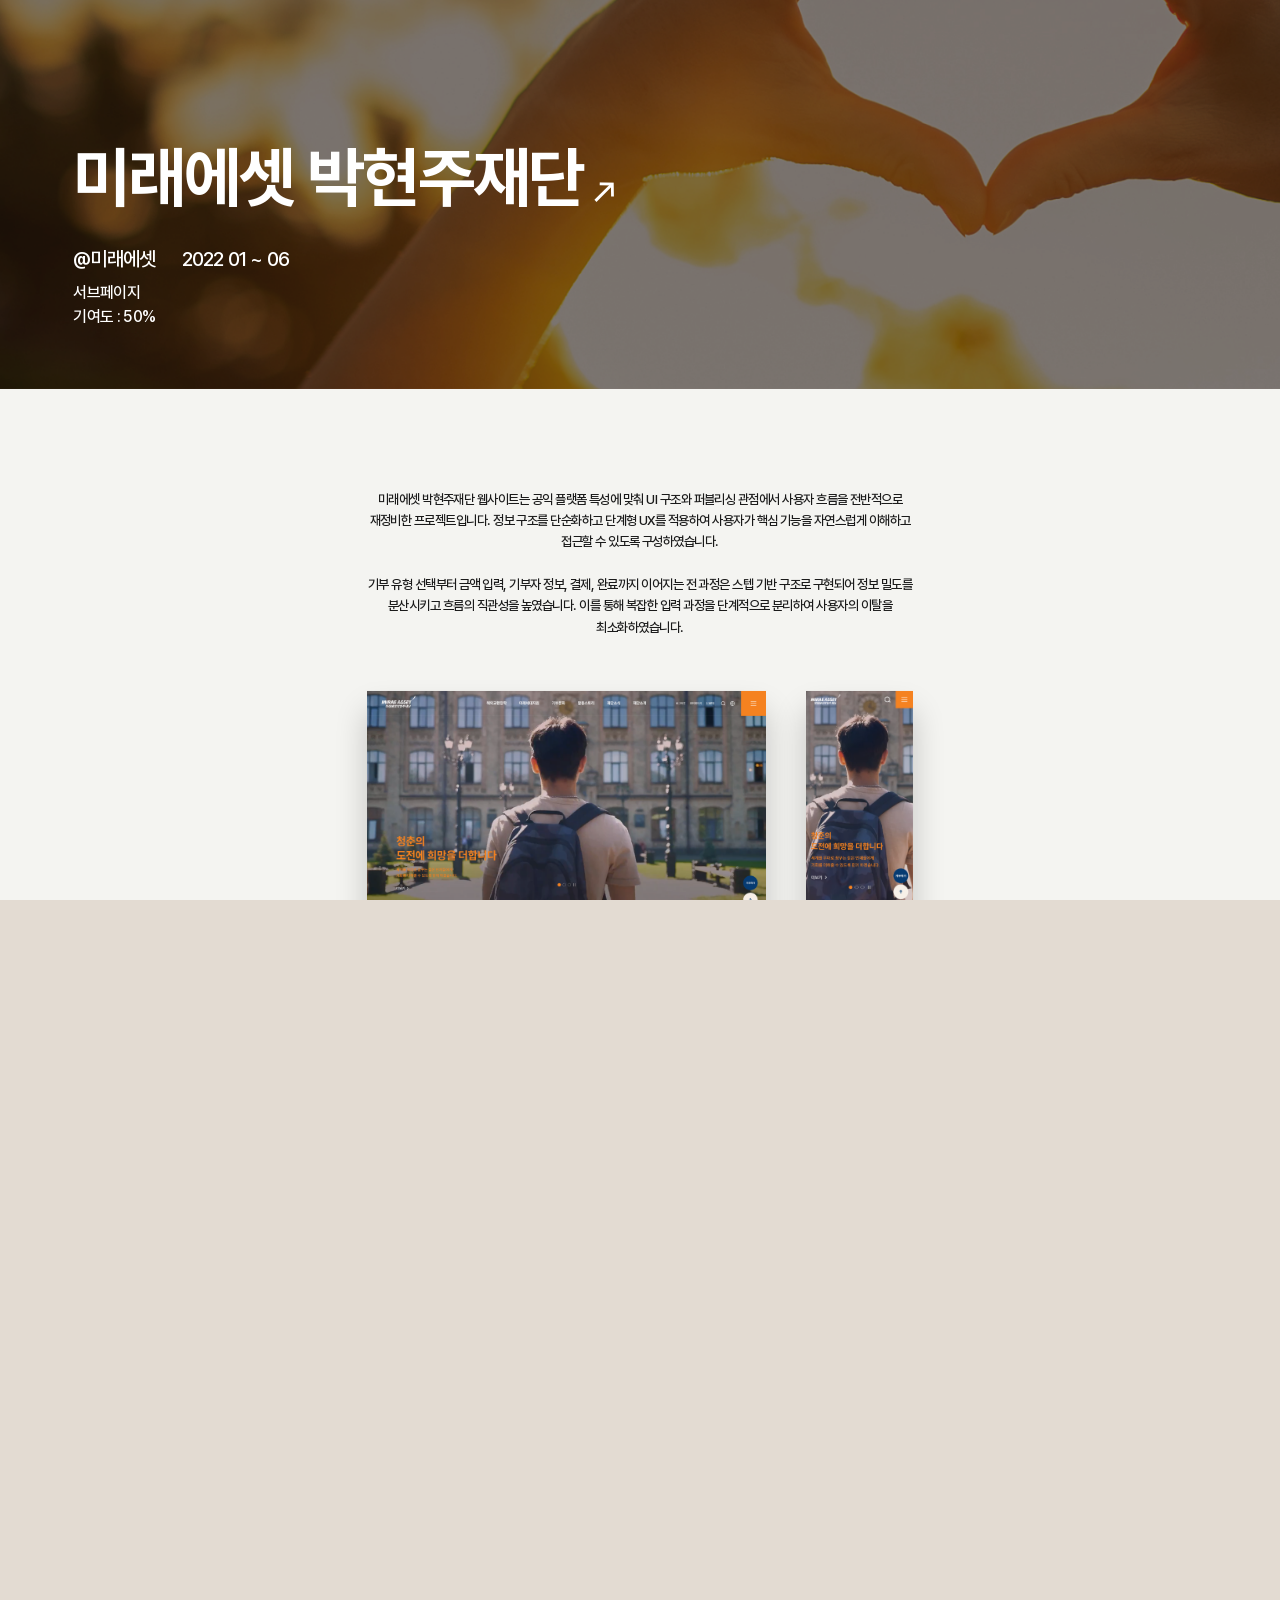
==== html/sub-foundation.miraeasset.html @ 6a283afa "작업 중" ====
<!doctype html>
<html lang="ko">
  <head>
    <meta charset="UTF-8" />
    <meta http-equiv="X-UA-Compatible" content="IE=edge" />
    <title>여지슬 portfolio 2026</title>
    <link rel="shortcut icon" href="../common/images/favicon.ico" />
    <link rel="stylesheet" type="text/css" href="../common/css/reset.css" media="all" />
    <link rel="stylesheet" type="text/css" href="../common/css/style.css" media="all" />
    <script src="../common/js/jquery-1.12.4.min.js"></script>
    <script src="../common/js/swiper.min.js"></script>
    <script src="../common/js/common.js"></script>
    <script src="../common/js/gsap3.13.min.js"></script>
    <script src="../common/js/ScrollTrigger3.13.min.js"></script>
    <script src="../common/js/ScrollSmoother.min.js"></script>
  </head>

  <body>
    <div id="smooth-wrapper">
      <div id="smooth-content" class="sub">
        <div class="hero miraeasset">
          <div class="bg"></div>
          <div class="txt-box">
            <div class="tit">
              <a href="https://foundation.miraeasset.com" target="_blank" title="새창열기">
                <span>미래에셋 박현주재단</span>
                <svg xmlns="http://www.w3.org/2000/svg" width="30" height="30" viewBox="0 0 14 14" fill="none">
                  <g clip-path="url(#clip0_2270_989)">
                    <path d="M12 2L1 13" stroke="#fff" stroke-width="2" />
                    <path d="M4 1L12.8544 1.14556L13 10" stroke="#fff" stroke-width="2" />
                  </g>
                  <defs>
                    <clipPath id="clip0_2270_989">
                      <rect width="14" height="14" fill="white" />
                    </clipPath>
                  </defs>
                </svg>
              </a>
            </div>
            <div class="info">
              <dl>
                <dt>@미래에셋</dt>
                <dd>2022 01 ~ 06</dd>
              </dl>
              <div>
                <p>서브페이지</p>
                <p>기여도 : 50%</p>
              </div>
            </div>
          </div>
        </div>
        <div class="content">
          <div class="desc scroll-motion">
            미래에셋 박현주재단 웹사이트는 공익 플랫폼 특성에 맞춰 UI 구조와 퍼블리싱 관점에서 사용자 흐름을 전반적으로 재정비한 프로젝트입니다. 정보 구조를 단순화하고 단계형 UX를 적용하여 사용자가
            핵심 기능을 자연스럽게 이해하고 접근할 수 있도록 구성하였습니다.<br /><br />
            기부 유형 선택부터 금액 입력, 기부자 정보, 결제, 완료까지 이어지는 전 과정은 스텝 기반 구조로 구현되어 정보 밀도를 분산시키고 흐름의 직관성을 높였습니다. 이를 통해 복잡한 입력 과정을
            단계적으로 분리하여 사용자의 이탈을 최소화하였습니다.
          </div>
          <ul>
            <li class="scroll-motion">
              <div>
                <img src="../common/images/project/main-pc-miraeasset.png" alt="" />
              </div>
              <div>
                <img src="../common/images/project/main-mo-miraeasset.png" alt="" />
              </div>
            </li>
            <li class="scroll-motion">
              <div>
                <img src="../common/images/project/sub-pc-miraeasset.png" alt="" />
              </div>
              <div>
                <img src="../common/images/project/sub-mo-miraeasset.png" alt="" />
              </div>
            </li>
          </ul>
        </div>
      </div>
    </div>
  </body>
</html>
---- common/css/style.css ----
.scroll-motion {opacity: 0; transform: translateY(100rem); transition-duration: .7s;}
.scroll-motion.active {opacity: 1 !important; transform: translateY(0) !important;}

.main {width: 100%; overflow-x: hidden !important;}
.header {display: flex; justify-content: space-between; width: calc(100% - 36rem); position: absolute; top: 18rem; left: 18rem; z-index: 20;}
.header .year {width: 70rem; height: 23rem; background: url("../images/intro-2026.svg") no-repeat; background-size: contain;}
.header .portfolio {width: 124rem; height: 33rem; background: url("../images/intro-portfolio.svg") no-repeat; background-size: contain;}


.main .intro {width: 100%; height: 100vh; display: flex; align-items: center; justify-content: center;}
.main .intro .txt {font-size: 240rem; line-height: 90%; font-family: "GoogleSansFlex_SemiBold", sans-serif; text-align: center; display: flex; flex-direction: column; align-items: center;}
.main .intro .txt div {overflow: hidden; width: max-content; position: relative;}
.main .intro .txt div p {transform: translateY(300rem); position: relative;}
.main .intro .txt div:last-of-type p {width: 998rem; height: 198rem;}
.main .intro .txt div:last-of-type p span:last-of-type {width: 910rem; height: 198rem; display: block; background: url("../images/intro-obj1.svg") no-repeat; background-size: contain; position: absolute; bottom: 0;}

.main .intro .ellipse-wrap { position: absolute; width: 1840rem; height: 735rem; display: flex; align-items: center; justify-content: center;}
.main .intro .ellipse {width: 100%; height: 100%;}
.main .intro .path {fill: none; stroke: #000; stroke-width: 1; stroke-dasharray: 6000; stroke-dashoffset: 6000;}



.main .about {display: flex; width: 100%; height: 100%; padding: 400rem 0; justify-content: center; align-items: center; gap: 80rem;}
.main .about .txt-pack {width: 820rem;}
.main .about .txt-pack .p1 {width: 87rem;}
.txt-pack .p1 img {width: 100%;}
.main .about .txt-pack .p2 {font-size: 36rem; line-height: 150%; font-family: "Pretendard-SemiBold"; margin-bottom: 35rem; transition-delay: .2s;}
.main .about .txt-pack .p3 {font-size: 24rem; line-height: 160%; font-family: "Pretendard-Medium"; transition-delay: .3s;}
.main .about .img {width: 500rem; aspect-ratio: 1 / 1; background: #000; border-radius: 24rem; transition-delay: .4s; box-shadow: rgba(50, 50, 93, 0.25) 0px 50px 100px -20px, rgba(0, 0, 0, 0.2) 0px 20px 50px -20px;}



.main .project {display: flex; gap: 176rem; width: 100%; height: 100vh; overflow: hidden;}
.main .project .list {width: 1018rem; display: grid; grid-template-columns: 1fr 1fr; gap: 80rem 118rem; margin-left: 80rem;}
.main .project .list li a {width: 450rem; display: flex; flex-direction: column; gap: 20rem;}
.main .project .list li:nth-of-type(even) {transform: translateY(215rem);}
.main .project .list li .img {width: 450rem; height: 450rem; border-radius: 16rem; overflow: hidden; background: #000; transition-duration: .5s;}
.main .project .list li a:hover .img {transform: translateY(-8rem); box-shadow: 0 30rem 80rem rgba(0, 0, 0, 0.12);}
.main .project .list li .txt {display: flex; flex-direction: column; gap: 6rem;}
.main .project .list li .txt .tit {display: flex; gap: 12rem;}
.main .project .list li .txt .tit p {font-size: 32rem; line-height: 150%; font-family: "Pretendard-Bold";}
.main .project .list li .txt .tit span {font-size: 16rem; line-height: 150%; font-family: "Pretendard-Bold"; opacity: .5; transform: translateY(6rem);}
.main .project .list li .txt .desc {display: flex; justify-content: space-between;}
.main .project .list li .txt .desc p {font-size: 24rem; line-height: 150%; font-family: "Pretendard-Medium"; opacity: .5;}
.main .project .list li .txt .desc p + p {font-size: 20rem; line-height: 150%; font-family: "Pretendard-Medium"; opacity: .5;}
.main .project .txt-pack {text-align: right; position: absolute; transform: translateY(-50%); top: 50%; right: 80rem;}
.main .project .txt-pack .p1 {width: 100rem; margin-left: auto; opacity: 0; transform: translateY(50rem);}
.main .project .txt-pack .p2 {font-size: 40rem; line-height: 150%; font-family: "Pretendard-Bold"; margin-bottom: 12rem; opacity: 0; transform: translateY(70rem);}
.main .project .txt-pack .p3 {font-size: 20rem; line-height: 150%; font-family: "Pretendard-Regular"; opacity: 0; transform: translateY(100rem);}


.main .contact {padding: 250rem 0; width: max-content; margin: 0 auto;}
.main .contact > div {position: relative;}
.main .contact .p1 {position: absolute; top: 50rem; width: 102rem;}
.main .contact .p2 {font-size: 160rem; font-family: "GoogleSansFlex_SemiBold", sans-serif; line-height: 150%; transition-delay: .2s;}
.main .contact .p2 a:hover {background: linear-gradient(90deg, #000, #666, #000); background-size: 200% 100%;-webkit-background-clip: text; -webkit-text-fill-color: transparent; animation: shine 1.2s linear infinite;}
@keyframes shine {
  0% { background-position: 0% 0; }
  100% { background-position: 200% 0; }
}

.main .contact .p3 {font-size: 24rem; line-height: 150%; font-family: "Pretendard-SemiBold"; margin-top: -20rem; transition-delay: .3s;}

.main .foot {width: 225rem; margin: 0 auto 20rem;}
.main .foot img {width: 100%;}

@media screen and (max-width: 1024px) {
	.header {display: flex; justify-content: space-between; width: calc(100% - 60rem); left: 30rem;}

	.main .intro .txt {font-size: 120rem; gap: 20rem;}
	.main .intro .txt div:last-of-type p {width: 500rem; height: 110rem;}
	.main .intro .txt div:last-of-type p span:last-of-type {width: 450rem; height: 100rem; display: block; background: url("../images/intro-obj1.svg") no-repeat; background-size: contain; position: absolute; bottom: 0; transform: translateY(-8rem) translateX(2rem);}

	.main .intro .ellipse-wrap {width: 900rem; height: 500rem;}

	.main .about {flex-direction: column; padding: 200rem 36rem; gap: 40rem;}
	.main .about .txt-pack {width: 100%;}
	.main .about .txt-pack .p2 {font-size: 40rem; line-height: 150%; font-family: "Pretendard-Bold"; margin-bottom: 12rem;}
	.main .about .txt-pack .p3 br {display: none;}
	.main .about .img {width: 460rem;}


	.main .project {gap: 60rem; flex-direction: column; height: auto; width: calc(100% - 72rem); margin: 0 auto;}
	.main .project .txt-pack {position: unset; transform: unset; text-align: left;}
	.main .project .txt-pack .p1 {margin-left: unset;}
	.main .project .txt-pack .p3 {font-size: 24rem; font-family: "Pretendard-Medium";}
	.main .project .txt-pack .p3 br {display: none;}
	.main .project .list {width: 100%; display: flex; flex-direction: column; gap: 40rem; margin-left: 0;}
	.main .project .list li:nth-of-type(even) {transform: translateY(100rem);}
	.main .project .list li a {width: 100%;}
	.main .project .list li .img {width: 100%;}
	.main .project .list li .img img {width: 100%; height: 100%; object-fit: cover;}


	.main .contact .p1 {top: 0;}
	.main .contact .p2 {font-size: 60rem;}
	.main .contact .p2 a {background: linear-gradient(90deg, #000, #666, #000); background-size: 200% 100%;-webkit-background-clip: text; -webkit-text-fill-color: transparent; animation: shine 1.2s linear infinite;}
	.main .contact .p3 {margin-top: 0;}
}




.sub {width: 100%; background: #F4F4F1;}
.sub .hero {width: 100%; height: 100vh; background: pink; position: relative;}
.sub .hero .txt-box {position: absolute; left: 110rem; bottom: 90rem; display: flex; flex-direction: column; gap: 40rem; color: #fff;}
.sub .hero .txt-box .tit {opacity: 0; transform: translateY(100rem);}
.sub .hero .txt-box .tit a {display: flex; align-items: flex-end; gap: 16rem;}
.sub .hero .txt-box .tit span {font-size: 100rem; font-family: "Pretendard-Bold"; line-height: 120%; position: relative; position: relative;}
.sub .hero .txt-box .tit svg {transform: translateY(-16rem); width: 30rem;}
.sub .hero .txt-box .tit span::after {content: ""; position: absolute; left: 0; bottom: 10rem; width: 100%; height: 30rem; background: #fff; transform: scaleX(0); transform-origin: left; transition: transform 0.4s ease; opacity: 0.4;}
.sub .hero .txt-box .tit a:hover span::after {transform: scaleX(1);}
.sub .hero .txt-box .info {display: flex; flex-direction: column; gap: 10rem;}
.sub .hero .txt-box .info {opacity: 0; transform: translateY(100rem);}
.sub .hero .txt-box .info dl {display: flex; gap: 40rem; font-size: 30rem; font-family: "Pretendard-Medium"; line-height: 150%;}
.sub .hero .txt-box .info div {display: flex; flex-direction: column; font-size: 24rem; font-family: "Pretendard-Medium"; line-height: 150%;}

.sub .content {width: 840rem; margin: 0 auto; padding: 150rem 0; display: flex; flex-direction: column; gap: 80rem; align-items: center;}
.sub .content .desc {width: 100%; font-size: 20rem; font-family: "Pretendard-Medium"; line-height: 160%; text-align: center;}
.sub .content ul {width: 100%; display: flex; flex-direction: column; gap: 60rem;}
.sub .content ul li {display: flex; justify-content: center; gap: 60rem;}
.sub .content ul li div:first-of-type {width: 600rem;}
.sub .content ul li div:last-of-type {width: 160rem;}
.sub .content ul li div img {width: 100%; box-shadow: rgba(0, 0, 0, 0.2) 0px 20px 30px;}

.sub .hero.miraeasset .bg {position: absolute; inset: 0; background: url("../images/project/hero-miraeasset.png") no-repeat; background-size: cover; background-position: center; transform: scale(1.2);}
.sub .hero.hillstate .bg {position: absolute; inset: 0; background: url("../images/project/hero-hillstate.png") no-repeat; background-size: cover; background-position: center; transform: scale(1.2);}



@media screen and (max-width: 1024px) {
	.sub .hero {height: 40vh;}
	.sub .hero .txt-box {left: 36rem; bottom: 80rem; gap: 20rem;}
	.sub .hero .txt-box .tit span {font-size: 40rem;}
	.sub .hero .txt-box .desc dl {font-size: 24rem;}
	.sub .hero .txt-box .desc div {font-size: 20rem;}
	.sub .hero .txt-box .tit {gap: 10rem;}
	.sub .hero .txt-box .tit svg {transform: translateY(-6rem); width: 24rem;}
	.sub .content {width: calc(100% - 72rem);}
	.sub .content ul li div:first-of-type {width: 400rem;}
	.sub .content ul li div:last-of-type {width: 100rem;}
}
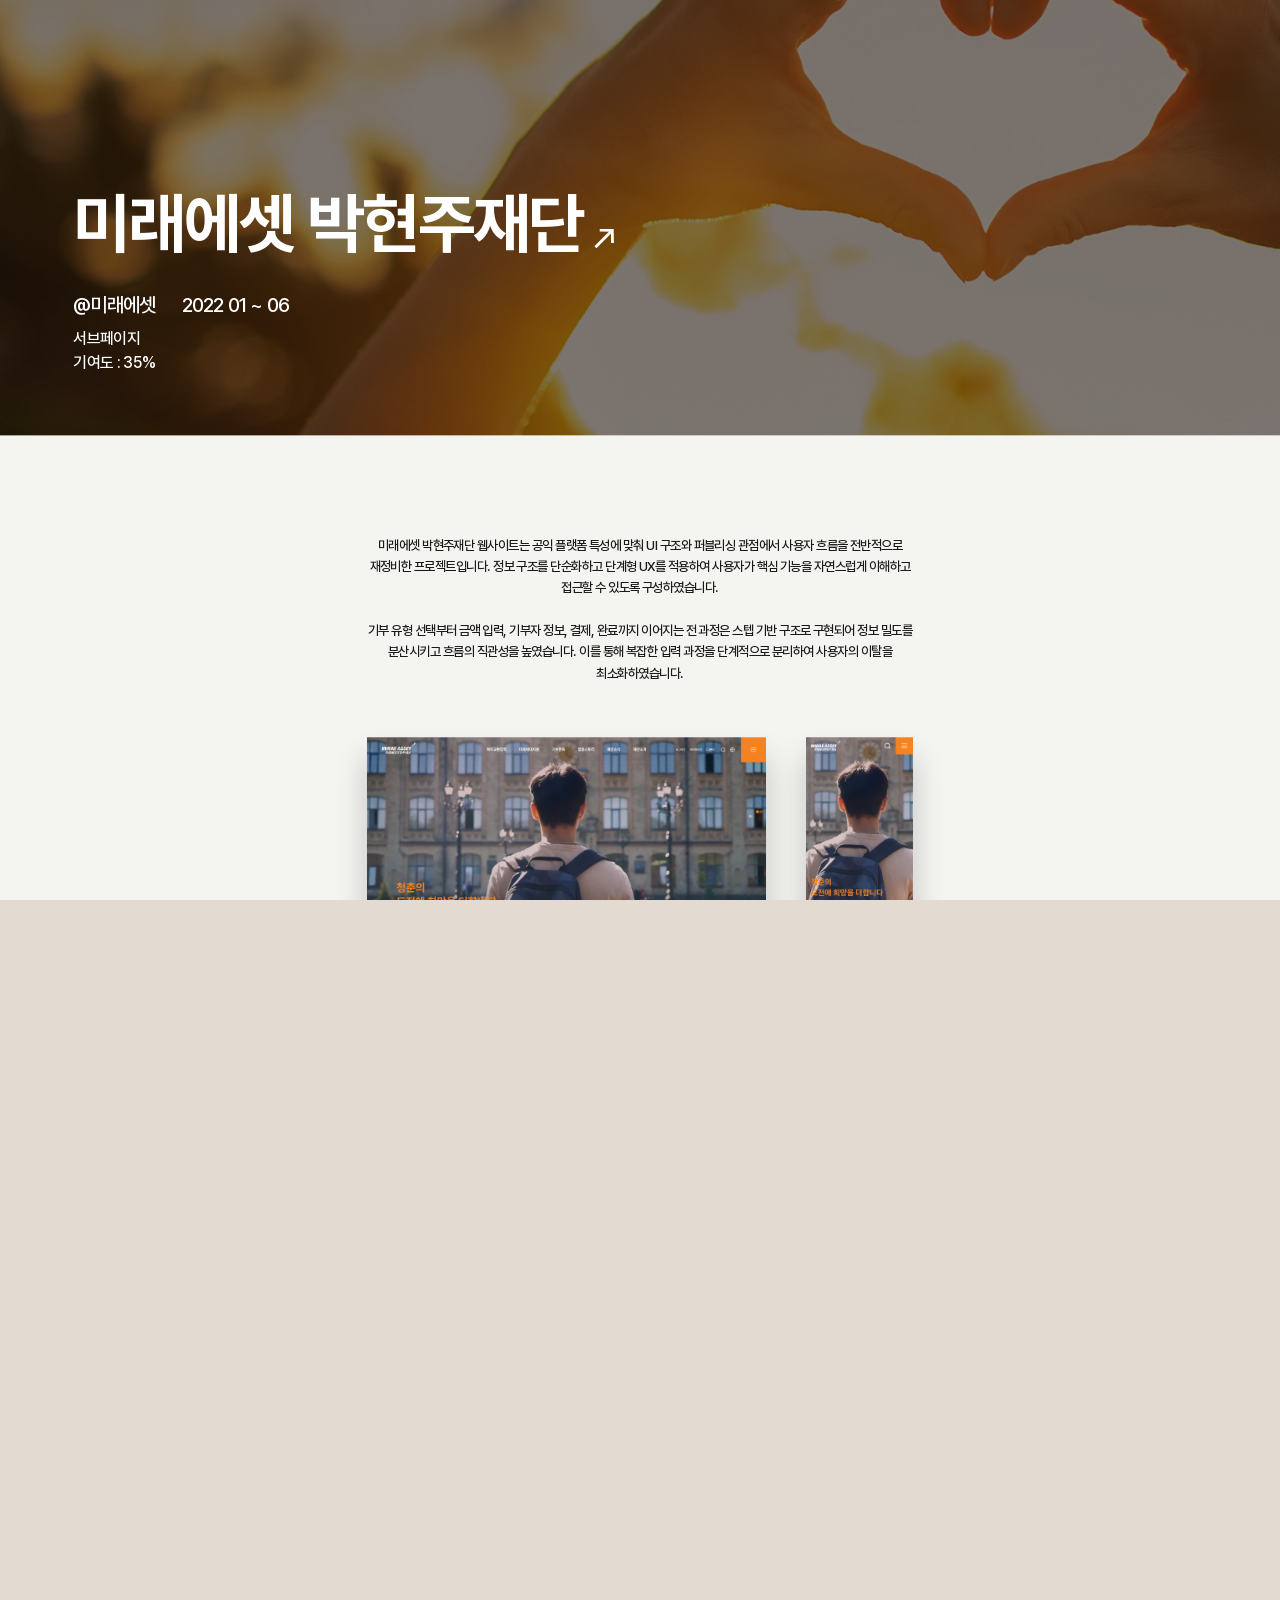
==== commit 906a75bf: "수정" ====
--- a/html/sub-foundation.miraeasset.html
+++ b/html/sub-foundation.miraeasset.html
@@ -18,7 +18,7 @@
   <body>
     <div id="smooth-wrapper">
       <div id="smooth-content" class="sub">
-        <div class="hero miraeasset">
+        <section class="hero miraeasset">
           <div class="bg"></div>
           <div class="txt-box">
             <div class="tit">
@@ -44,12 +44,12 @@
               </dl>
               <div>
                 <p>서브페이지</p>
-                <p>기여도 : 50%</p>
+                <p>기여도 : 35%</p>
               </div>
             </div>
           </div>
-        </div>
-        <div class="content">
+        </section>
+        <section class="content">
           <div class="desc scroll-motion">
             미래에셋 박현주재단 웹사이트는 공익 플랫폼 특성에 맞춰 UI 구조와 퍼블리싱 관점에서 사용자 흐름을 전반적으로 재정비한 프로젝트입니다. 정보 구조를 단순화하고 단계형 UX를 적용하여 사용자가
             핵심 기능을 자연스럽게 이해하고 접근할 수 있도록 구성하였습니다.<br /><br />
@@ -74,7 +74,11 @@
               </div>
             </li>
           </ul>
-        </div>
+        </section>
+
+        <section class="foot">
+          <p><img src="../common/images/footer.svg" alt="design, develope by zseul" /></p>
+        </section>
       </div>
     </div>
   </body>
--- a/common/css/style.css
+++ b/common/css/style.css
@@ -7,19 +7,15 @@
 .header .year {width: 70rem; height: 23rem; background: url("../images/intro-2026.svg") no-repeat; background-size: contain;}
 .header .portfolio {width: 124rem; height: 33rem; background: url("../images/intro-portfolio.svg") no-repeat; background-size: contain;}
 
-
 .main .intro {width: 100%; height: 100vh; display: flex; align-items: center; justify-content: center;}
 .main .intro .txt {font-size: 240rem; line-height: 90%; font-family: "GoogleSansFlex_SemiBold", sans-serif; text-align: center; display: flex; flex-direction: column; align-items: center;}
 .main .intro .txt div {overflow: hidden; width: max-content; position: relative;}
 .main .intro .txt div p {transform: translateY(300rem); position: relative;}
 .main .intro .txt div:last-of-type p {width: 998rem; height: 198rem;}
 .main .intro .txt div:last-of-type p span:last-of-type {width: 910rem; height: 198rem; display: block; background: url("../images/intro-obj1.svg") no-repeat; background-size: contain; position: absolute; bottom: 0;}
-
 .main .intro .ellipse-wrap { position: absolute; width: 1840rem; height: 735rem; display: flex; align-items: center; justify-content: center;}
 .main .intro .ellipse {width: 100%; height: 100%;}
 .main .intro .path {fill: none; stroke: #000; stroke-width: 1; stroke-dasharray: 6000; stroke-dashoffset: 6000;}
-
-
 
 .main .about {display: flex; width: 100%; height: 100%; padding: 400rem 0; justify-content: center; align-items: center; gap: 80rem;}
 .main .about .txt-pack {width: 820rem;}
@@ -27,30 +23,29 @@
 .txt-pack .p1 img {width: 100%;}
 .main .about .txt-pack .p2 {font-size: 36rem; line-height: 150%; font-family: "Pretendard-SemiBold"; margin-bottom: 35rem; transition-delay: .2s;}
 .main .about .txt-pack .p3 {font-size: 24rem; line-height: 160%; font-family: "Pretendard-Medium"; transition-delay: .3s;}
-.main .about .img {width: 500rem; aspect-ratio: 1 / 1; background: #000; border-radius: 24rem; transition-delay: .4s; box-shadow: rgba(50, 50, 93, 0.25) 0px 50px 100px -20px, rgba(0, 0, 0, 0.2) 0px 20px 50px -20px;}
-
-
+.main .about .img {width: 500rem; aspect-ratio: 1 / 1; background: #000; border-radius: 24rem; transition-delay: .4s; box-shadow: rgba(50, 50, 93, 0.25) 0px 50px 100px -20px, rgba(0, 0, 0, 0.2) 0px 20px 50px -20px; overflow: hidden;}
+.main .about .img img {width: 100%; height: 100%; object-fit: cover;}
 
 .main .project {display: flex; gap: 176rem; width: 100%; height: 100vh; overflow: hidden;}
-.main .project .list {width: 1018rem; display: grid; grid-template-columns: 1fr 1fr; gap: 80rem 118rem; margin-left: 80rem;}
+.main .project .list {width: 1018rem; display: grid; grid-template-columns: 1fr 1fr; gap: 80rem 118rem; margin-left: 80rem; padding-top: 100rem;}
 .main .project .list li a {width: 450rem; display: flex; flex-direction: column; gap: 20rem;}
 .main .project .list li:nth-of-type(even) {transform: translateY(215rem);}
-.main .project .list li .img {width: 450rem; height: 450rem; border-radius: 16rem; overflow: hidden; background: #000; transition-duration: .5s;}
+.main .project .list li .img {width: 450rem; height: 450rem; border-radius: 16rem; overflow: hidden; transition-duration: .5s;}
+.main .project .list li .img img {width: 100%; height: 100%; object-fit: cover;}
 .main .project .list li a:hover .img {transform: translateY(-8rem); box-shadow: 0 30rem 80rem rgba(0, 0, 0, 0.12);}
 .main .project .list li .txt {display: flex; flex-direction: column; gap: 6rem;}
 .main .project .list li .txt .tit {display: flex; gap: 12rem;}
-.main .project .list li .txt .tit p {font-size: 32rem; line-height: 150%; font-family: "Pretendard-Bold";}
-.main .project .list li .txt .tit span {font-size: 16rem; line-height: 150%; font-family: "Pretendard-Bold"; opacity: .5; transform: translateY(6rem);}
+.main .project .list li .txt .tit dt {font-size: 32rem; line-height: 150%; font-family: "Pretendard-Bold";}
+.main .project .list li .txt .tit dd {font-size: 16rem; line-height: 150%; font-family: "Pretendard-Bold"; opacity: .5; transform: translateY(6rem);}
 .main .project .list li .txt .desc {display: flex; justify-content: space-between;}
 .main .project .list li .txt .desc p {font-size: 24rem; line-height: 150%; font-family: "Pretendard-Medium"; opacity: .5;}
 .main .project .list li .txt .desc p + p {font-size: 20rem; line-height: 150%; font-family: "Pretendard-Medium"; opacity: .5;}
-.main .project .txt-pack {text-align: right; position: absolute; transform: translateY(-50%); top: 50%; right: 80rem;}
+.main .project .txt-pack {text-align: right; position: absolute; transform: translateY(-50%); top: 50%; right: 80rem; width: 520rem;}
 .main .project .txt-pack .p1 {width: 100rem; margin-left: auto; opacity: 0; transform: translateY(50rem);}
 .main .project .txt-pack .p2 {font-size: 40rem; line-height: 150%; font-family: "Pretendard-Bold"; margin-bottom: 12rem; opacity: 0; transform: translateY(70rem);}
 .main .project .txt-pack .p3 {font-size: 20rem; line-height: 150%; font-family: "Pretendard-Regular"; opacity: 0; transform: translateY(100rem);}
 
-
-.main .contact {padding: 250rem 0; width: max-content; margin: 0 auto;}
+.main .contact {padding: 300rem 0; width: max-content; margin: 0 auto;}
 .main .contact > div {position: relative;}
 .main .contact .p1 {position: absolute; top: 50rem; width: 102rem;}
 .main .contact .p2 {font-size: 160rem; font-family: "GoogleSansFlex_SemiBold", sans-serif; line-height: 150%; transition-delay: .2s;}
@@ -59,11 +54,10 @@
   0% { background-position: 0% 0; }
   100% { background-position: 200% 0; }
 }
-
 .main .contact .p3 {font-size: 24rem; line-height: 150%; font-family: "Pretendard-SemiBold"; margin-top: -20rem; transition-delay: .3s;}
 
-.main .foot {width: 225rem; margin: 0 auto 20rem;}
-.main .foot img {width: 100%;}
+.foot {width: 225rem; margin: 0 auto; padding-bottom: 20rem;}
+.foot img {width: 100%;}
 
 @media screen and (max-width: 1024px) {
 	.header {display: flex; justify-content: space-between; width: calc(100% - 60rem); left: 30rem;}
@@ -71,7 +65,6 @@
 	.main .intro .txt {font-size: 120rem; gap: 20rem;}
 	.main .intro .txt div:last-of-type p {width: 500rem; height: 110rem;}
 	.main .intro .txt div:last-of-type p span:last-of-type {width: 450rem; height: 100rem; display: block; background: url("../images/intro-obj1.svg") no-repeat; background-size: contain; position: absolute; bottom: 0; transform: translateY(-8rem) translateX(2rem);}
-
 	.main .intro .ellipse-wrap {width: 900rem; height: 500rem;}
 
 	.main .about {flex-direction: column; padding: 200rem 36rem; gap: 40rem;}
@@ -80,18 +73,15 @@
 	.main .about .txt-pack .p3 br {display: none;}
 	.main .about .img {width: 460rem;}
 
-
 	.main .project {gap: 60rem; flex-direction: column; height: auto; width: calc(100% - 72rem); margin: 0 auto;}
 	.main .project .txt-pack {position: unset; transform: unset; text-align: left;}
 	.main .project .txt-pack .p1 {margin-left: unset;}
 	.main .project .txt-pack .p3 {font-size: 24rem; font-family: "Pretendard-Medium";}
 	.main .project .txt-pack .p3 br {display: none;}
-	.main .project .list {width: 100%; display: flex; flex-direction: column; gap: 40rem; margin-left: 0;}
+	.main .project .list {width: 100%; display: flex; flex-direction: column; gap: 40rem; margin-left: 0; padding-top: 0;}
 	.main .project .list li:nth-of-type(even) {transform: translateY(100rem);}
 	.main .project .list li a {width: 100%;}
 	.main .project .list li .img {width: 100%;}
-	.main .project .list li .img img {width: 100%; height: 100%; object-fit: cover;}
-
 
 	.main .contact .p1 {top: 0;}
 	.main .contact .p2 {font-size: 60rem;}
@@ -100,10 +90,8 @@
 }
 
 
-
-
 .sub {width: 100%; background: #F4F4F1;}
-.sub .hero {width: 100%; height: 100vh; background: pink; position: relative;}
+.sub .hero {width: 100%; height: 100vh; position: relative;}
 .sub .hero .txt-box {position: absolute; left: 110rem; bottom: 90rem; display: flex; flex-direction: column; gap: 40rem; color: #fff;}
 .sub .hero .txt-box .tit {opacity: 0; transform: translateY(100rem);}
 .sub .hero .txt-box .tit a {display: flex; align-items: flex-end; gap: 16rem;}
@@ -121,31 +109,31 @@
 .sub .content ul {width: 100%; display: flex; flex-direction: column; gap: 60rem;}
 .sub .content ul li {display: flex; justify-content: center; gap: 60rem;}
 .sub .content ul li div:first-of-type {width: 600rem;}
-.sub .content ul li div:last-of-type {width: 160rem;}
+.sub .content ul li div + div {width: 160rem;}
 .sub .content ul li div img {width: 100%; box-shadow: rgba(0, 0, 0, 0.2) 0px 20px 30px;}
 
+.sub .hero .bg {position: relative;}
+.sub .hero .bg::after {content: ""; width: 100%; height: 100%; display: block; background: rgba(0, 0, 0, 0.4); position: absolute; top: 0; left: 0;}
 .sub .hero.miraeasset .bg {position: absolute; inset: 0; background: url("../images/project/hero-miraeasset.png") no-repeat; background-size: cover; background-position: center; transform: scale(1.2);}
 .sub .hero.hillstate .bg {position: absolute; inset: 0; background: url("../images/project/hero-hillstate.png") no-repeat; background-size: cover; background-position: center; transform: scale(1.2);}
-
+.sub .hero.hmgdx .bg {position: absolute; inset: 0; background: url("../images/project/hero-hmgdx.png") no-repeat; background-size: cover; background-position: center; transform: scale(1.2);}
+.sub .hero.hyundai-ce .bg {position: absolute; inset: 0; background: url("../images/project/hero-hyundai-ce.png") no-repeat; background-size: cover; background-position: center; transform: scale(1.2);}
+.sub .hero.glovis .bg {position: absolute; inset: 0; background: url("../images/project/hero-glovis.png") no-repeat; background-size: cover; background-position: center; transform: scale(1.2);}
+.sub .hero.glovis .bg::after {display: none;}
+.sub .hero.ehyundai .bg {position: absolute; inset: 0; background: url("../images/project/hero-ehyundai.png") no-repeat; background-size: cover; background-position: center; transform: scale(1.2);}
+.sub .hero.yungjin .bg {position: absolute; inset: 0; background: url("../images/project/hero-yungjin.png") no-repeat; background-size: cover; background-position: center; transform: scale(1.2);}
 
 
 @media screen and (max-width: 1024px) {
-	.sub .hero {height: 40vh;}
-	.sub .hero .txt-box {left: 36rem; bottom: 80rem; gap: 20rem;}
-	.sub .hero .txt-box .tit span {font-size: 40rem;}
+	.sub .hero {height: 45vh;}
+	.sub .hero .txt-box {left: 36rem; bottom: 60rem; gap: 24rem;}
+	.sub .hero .txt-box .tit span {font-size: 42rem;}
 	.sub .hero .txt-box .desc dl {font-size: 24rem;}
 	.sub .hero .txt-box .desc div {font-size: 20rem;}
+	.sub .hero .txt-box .info dl {flex-direction: column; gap: 0; font-size: 24rem;}
 	.sub .hero .txt-box .tit {gap: 10rem;}
 	.sub .hero .txt-box .tit svg {transform: translateY(-6rem); width: 24rem;}
 	.sub .content {width: calc(100% - 72rem);}
 	.sub .content ul li div:first-of-type {width: 400rem;}
-	.sub .content ul li div:last-of-type {width: 100rem;}
+	.sub .content ul li div + div {width: 100rem;}
 }
-
-
-
-
-
-
-
-
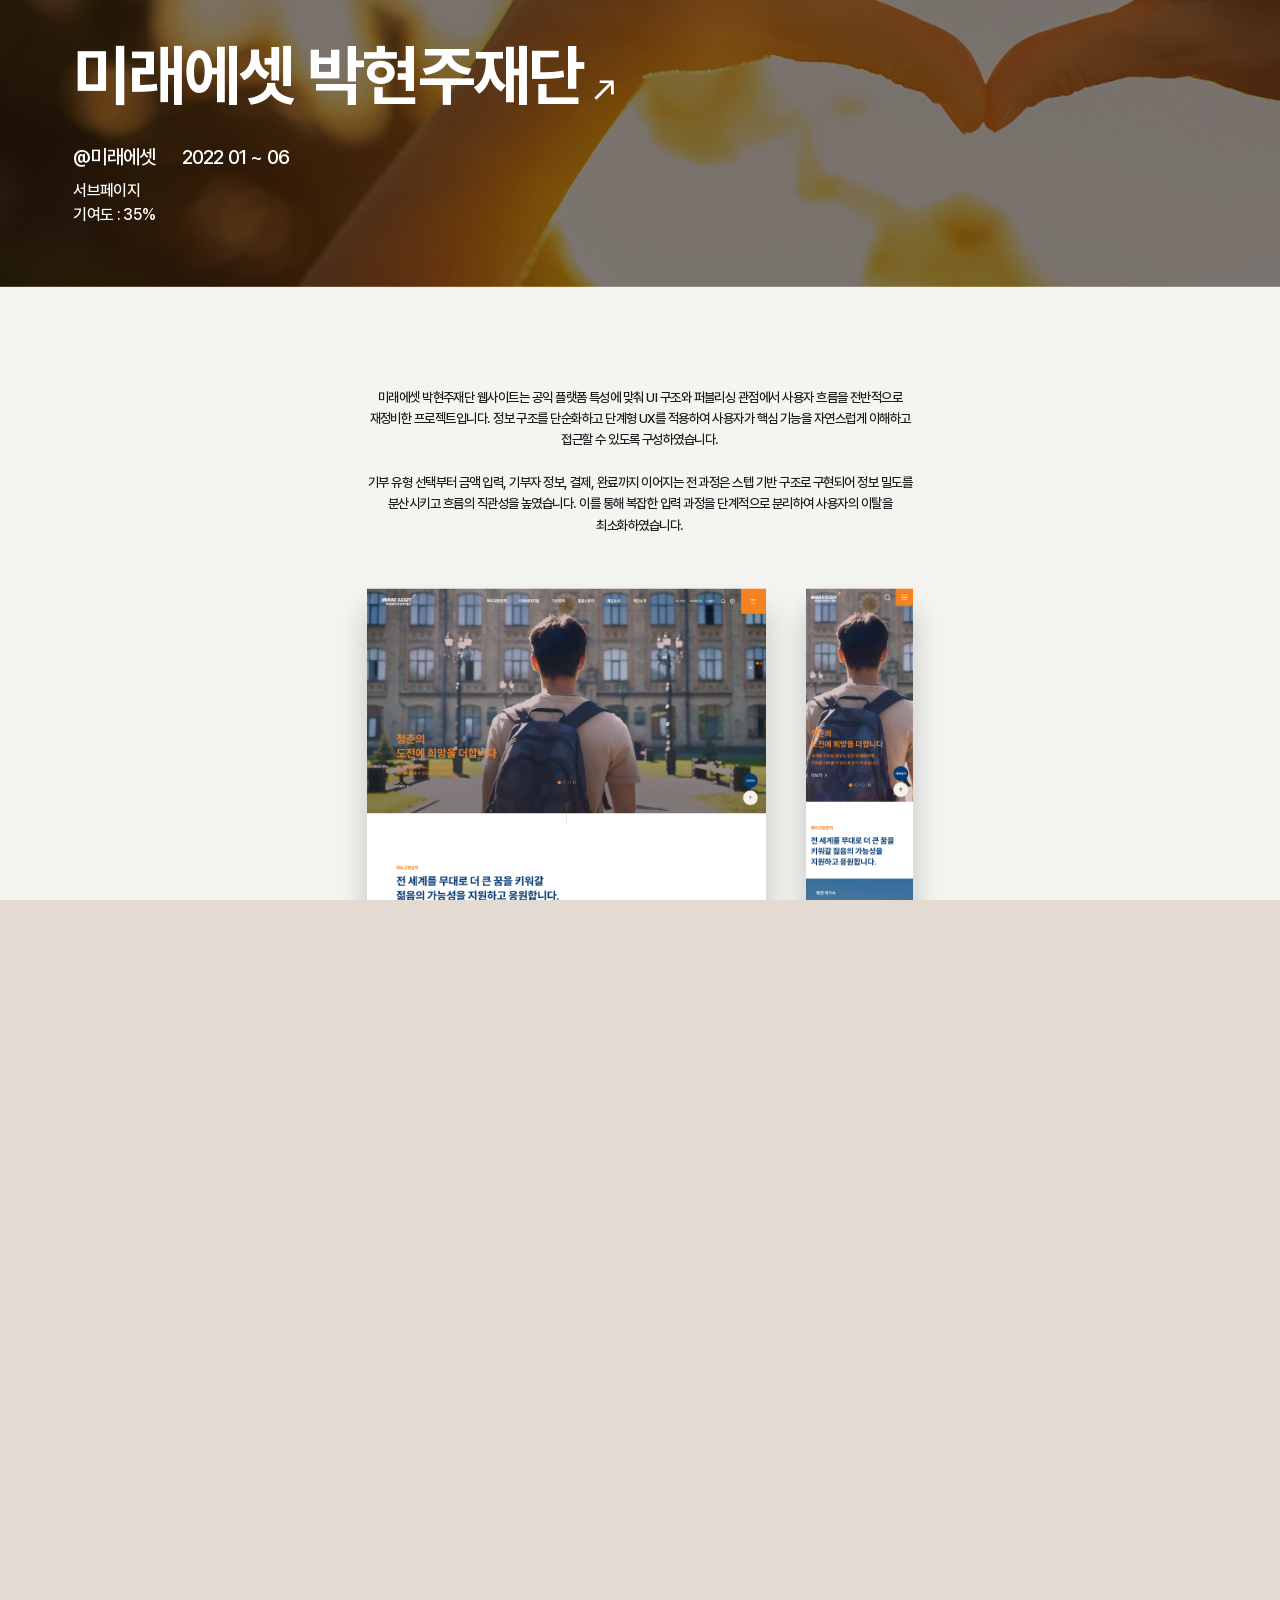
==== commit 08a354b1: "모바일 수정" ====
--- a/html/sub-foundation.miraeasset.html
+++ b/html/sub-foundation.miraeasset.html
@@ -3,6 +3,7 @@
   <head>
     <meta charset="UTF-8" />
     <meta http-equiv="X-UA-Compatible" content="IE=edge" />
+    <meta name="viewport" content="width=device-width, initial-scale=1.0" />
     <title>여지슬 portfolio 2026</title>
     <link rel="shortcut icon" href="../common/images/favicon.ico" />
     <link rel="stylesheet" type="text/css" href="../common/css/reset.css" media="all" />
--- a/common/css/style.css
+++ b/common/css/style.css
@@ -74,14 +74,14 @@
 	.main .about .img {width: 460rem;}
 
 	.main .project {gap: 60rem; flex-direction: column; height: auto; width: calc(100% - 72rem); margin: 0 auto;}
-	.main .project .txt-pack {position: unset; transform: unset; text-align: left;}
+	.main .project .txt-pack {position: unset; transform: unset; text-align: left; width: 100%;}
 	.main .project .txt-pack .p1 {margin-left: unset;}
 	.main .project .txt-pack .p3 {font-size: 24rem; font-family: "Pretendard-Medium";}
 	.main .project .txt-pack .p3 br {display: none;}
 	.main .project .list {width: 100%; display: flex; flex-direction: column; gap: 40rem; margin-left: 0; padding-top: 0;}
 	.main .project .list li:nth-of-type(even) {transform: translateY(100rem);}
 	.main .project .list li a {width: 100%;}
-	.main .project .list li .img {width: 100%;}
+	.main .project .list li .img {width: 100%; height: 360rem;}
 
 	.main .contact .p1 {top: 0;}
 	.main .contact .p2 {font-size: 60rem;}
@@ -137,3 +137,62 @@
 	.sub .content ul li div:first-of-type {width: 400rem;}
 	.sub .content ul li div + div {width: 100rem;}
 }
+
+
+
+@media screen and (max-width: 600px) {
+  /* header */
+  .header {width: calc(100% - 48rem); left: 24rem; top: 16rem;}
+  .header .year {width: 50rem;}
+  .header .portfolio {width: 80rem;}
+	.header img {width: 100%;}
+
+  /* intro */
+  .main .intro .txt {font-size: 46rem; gap: 6rem;}
+  .main .intro .txt div:last-of-type p {width: 190rem; height: 42rem;}
+  .main .intro .txt div:last-of-type p span:last-of-type {width: 170rem; height: 38rem; transform: translateY(-4rem) translateX(1rem);}
+  .main .intro .ellipse-wrap {width: 320rem; height: 150rem;}
+
+  /* about */
+  .main .about {padding: 100rem 24rem; gap: 24rem;}
+  .main .about .txt-pack .p1 {width: 64rem;}
+  .main .about .txt-pack .p2 {font-size: 22rem; margin-bottom: 10rem;}
+  .main .about .txt-pack .p3 {font-size: 15rem;}
+  .main .about .img {width: 100%; max-width: 300rem; margin: 0 auto;}
+
+  /* project */
+  .main .project {gap: 36rem; width: calc(100% - 48rem);}
+  .main .project .txt-pack .p1 {width: 80rem;}
+  .main .project .txt-pack .p2 {font-size: 24rem;}
+  .main .project .txt-pack .p3 {font-size: 15rem;}
+  .main .project .list {gap: 32rem;}
+	.main .project .list li .img {height: 300rem;}
+  .main .project .list li .txt .tit dt {font-size: 20rem;}
+  .main .project .list li .txt .tit dd {font-size: 13rem;}
+  .main .project .list li .txt .desc p {font-size: 15rem;}
+  .main .project .list li .txt .desc p + p {font-size: 13rem;}
+
+  /* contact */
+  .main .contact {padding: 120rem 24rem;}
+  .main .contact .p1 {width: 64rem; top: -4rem;}
+	.main .contact .p1 img {width: 100%;}
+  .main .contact .p2 {font-size: 28rem;}
+  .main .contact .p3 {font-size: 15rem;}
+
+  /* footer */
+  .foot {width: 150rem;}
+
+  /* sub */
+  .sub .hero {height: 50vh;}
+  .sub .hero .txt-box {left: 24rem; bottom: 40rem; gap: 16rem;}
+  .sub .hero .txt-box .tit span {font-size: 28rem;}
+  .sub .hero .txt-box .tit svg {transform: translateY(-4rem); width: 18rem;}
+  .sub .hero .txt-box .info dl {font-size: 16rem;}
+  .sub .hero .txt-box .info div {font-size: 14rem;}
+  .sub .content {width: calc(100% - 48rem); padding: 80rem 0; gap: 40rem;}
+  .sub .content .desc {font-size: 15rem;}
+  .sub .content ul {gap: 32rem;}
+  .sub .content ul li {flex-direction: column; gap: 20rem; align-items: center;}
+  .sub .content ul li div:first-of-type {width: 100%;}
+  .sub .content ul li div + div {width: 60%;}
+}
